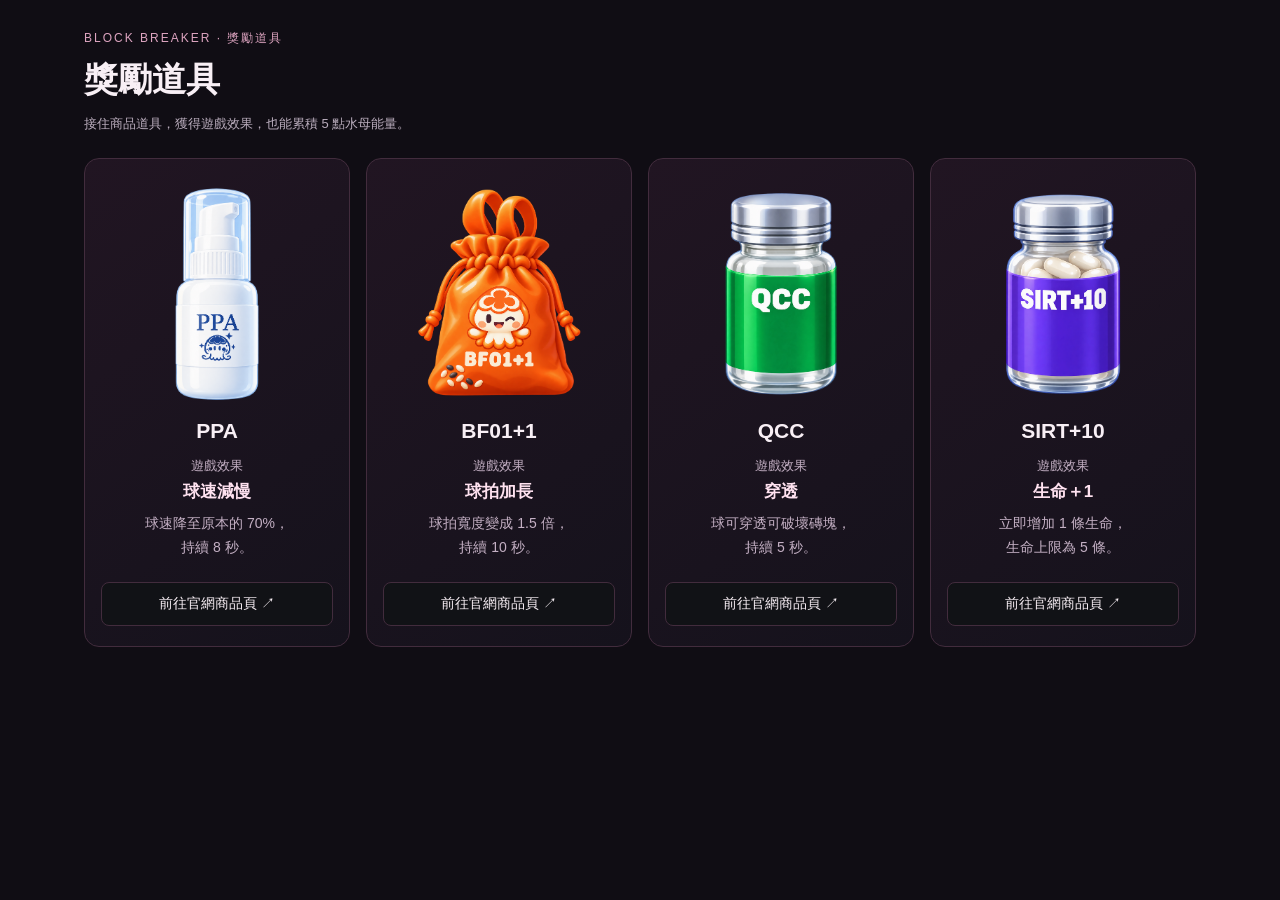
==== products.html @ 9e36fbcf "公司版本" ====
<!doctype html>
<html lang="zh-Hant">
<head>
  <meta charset="utf-8">
  <meta name="viewport" content="width=device-width, initial-scale=1">
  <title>獎勵道具</title>
  <link rel="icon" href="data:,">
  <style>
    :root { color-scheme: dark; font-family: "Segoe UI", "Noto Sans TC", Arial, sans-serif; color: #f8eff5; background: #100d14; }
    * { box-sizing: border-box; }
    body { margin: 0; }
    main { max-width: 1160px; margin: auto; padding: 30px 24px; }
    header { display: flex; justify-content: space-between; align-items: center; gap: 20px; margin-bottom: 22px; }
    .eyebrow { margin: 0; color: #dda4c0; font-size: 12px; letter-spacing: 2px; }
    h1 { margin: 10px 0; font-size: clamp(26px, 5vw, 34px); }
    .intro, .note { color: #b9acbc; line-height: 1.75; font-size: 13px; margin: 0; }
    .products { display: grid; grid-template-columns: repeat(4, minmax(0, 1fr)); gap: 16px; }
    figure { display: flex; flex-direction: column; margin: 0; border: 1px solid #422c3d; border-radius: 15px; background: linear-gradient(145deg, #211522, #15121c); padding: 20px 16px; text-align: center; }
    .portrait { height: 230px; display: grid; place-items: center; }
    .portrait img { width: 220px; height: 220px; max-width: 100%; object-fit: contain; }
    figcaption { margin: 10px 0 14px; font-size: 21px; font-weight: 600; }
    .effect { margin: 0 0 8px; font-size: 13px; color: #c4b0c4; }
    .effect b { display: block; margin-top: 5px; color: #ffe2f0; font-size: 17px; font-weight: 600; }
    .details { flex: 1; margin: 0 0 22px; color: #c4b0c4; font-size: 14px; line-height: 1.75; }
    .product-link { display: grid; place-items: center; min-height: 44px; padding: 10px 8px; border: 1px solid #422c3d; border-radius: 8px; color: #f8eff5; background: #111216; font-size: 14px; line-height: 1.5; text-decoration: none; }
    .product-link:focus { color: #17140c; background: #e8be50; border-color: #e8be50; }
    .product-link:focus-visible { outline: 2px solid #e8be50; outline-offset: 4px; }
    @media(max-width: 900px) { .products { grid-template-columns: repeat(2, minmax(0, 1fr)); } }
    @media(max-width: 420px) { main { padding: 24px 12px; } .products { gap: 10px; } figure { padding: 14px 10px; } .portrait { height: 160px; } .portrait img { width: 150px; height: 150px; } .product-link { font-size: 12px; } .details { font-size: 13px; } .eyebrow { font-size: 10px; letter-spacing: 1px; } }
  </style>
  <script defer src="js/control-selection.js"></script>
</head>
<body>
  <main>
    <header><div><p class="eyebrow">BLOCK BREAKER · 獎勵道具</p><h1>獎勵道具</h1><p class="intro">接住商品道具，獲得遊戲效果，也能累積 5 點水母能量。</p></div></header>
    <section class="products" aria-label="四款獎勵道具與官網商品連結">
      <figure><div class="portrait"><img src="assets/products/ppa-sample-v1.png" alt="PPA 白色按壓瓶遊戲道具" width="1254" height="1254"></div><figcaption>PPA</figcaption><p class="effect">遊戲效果<b>球速減慢</b></p><p class="details">球速降至原本的 70%，<br>持續 8 秒。</p><a class="product-link" href="https://www.012s.com.tw/products/ppa1-%E7%9A%AE%E8%86%9A%E5%95%8F%E9%A1%8C%E5%B0%88%E7%94%A8" target="_blank" rel="noopener noreferrer" aria-label="前往 PPA 官網商品頁（另開分頁）">前往官網商品頁 ↗</a></figure>
      <figure><div class="portrait"><img src="assets/products/bf01-plus1-sample-v1.png" alt="BF01+1 橘色束口袋遊戲道具" width="1254" height="1254"></div><figcaption>BF01+1</figcaption><p class="effect">遊戲效果<b>球拍加長</b></p><p class="details">球拍寬度變成 1.5 倍，<br>持續 10 秒。</p><a class="product-link" href="https://www.012s.com.tw/products/bf01" target="_blank" rel="noopener noreferrer" aria-label="前往 BF01 官網商品頁（另開分頁）">前往官網商品頁 ↗</a></figure>
      <figure><div class="portrait"><img src="assets/products/qcc-sample-v1.png" alt="QCC 綠色瓶裝遊戲道具" width="1254" height="1254"></div><figcaption>QCC</figcaption><p class="effect">遊戲效果<b>穿透</b></p><p class="details">球可穿透可破壞磚塊，<br>持續 5 秒。</p><a class="product-link" href="https://www.012s.com.tw/products/qcc3%E4%BB%B6%E7%B5%84" target="_blank" rel="noopener noreferrer" aria-label="前往 QCC 官網商品頁（另開分頁）">前往官網商品頁 ↗</a></figure>
      <figure><div class="portrait"><img src="assets/products/sirt-plus10-sample-v1.png" alt="SIRT+10 紫色瓶裝遊戲道具" width="1254" height="1254"></div><figcaption>SIRT+10</figcaption><p class="effect">遊戲效果<b>生命＋1</b></p><p class="details">立即增加 1 條生命，<br>生命上限為 5 條。</p><a class="product-link" href="https://www.012s.com.tw/products/sirt8-1" target="_blank" rel="noopener noreferrer" aria-label="前往 SIRT 官網商品頁（另開分頁）">前往官網商品頁 ↗</a></figure>
    </section>
  </main>
</body>
</html>
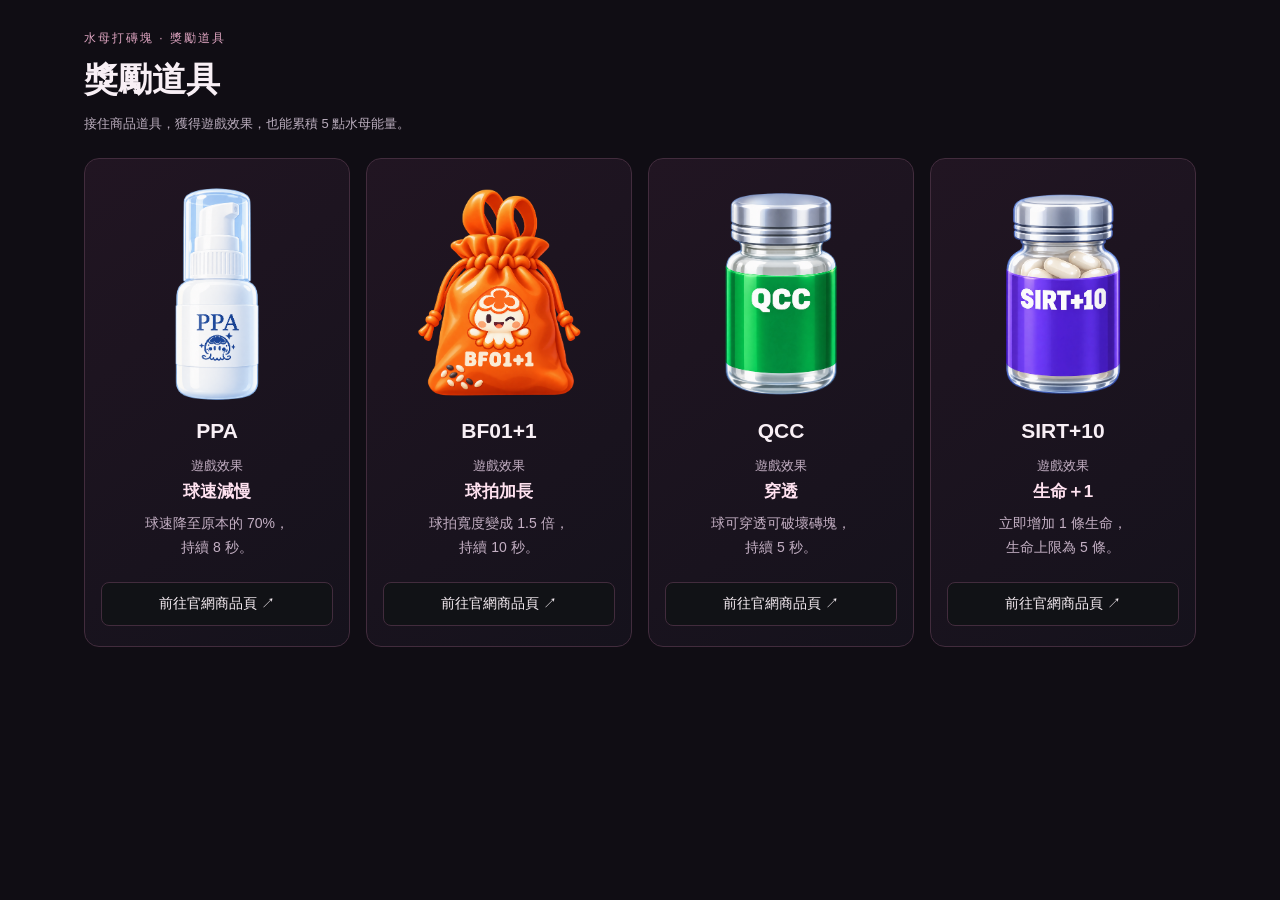
==== commit dcdb9575: "改名" ====
--- a/products.html
+++ b/products.html
@@ -32,7 +32,7 @@
 </head>
 <body>
   <main>
-    <header><div><p class="eyebrow">BLOCK BREAKER · 獎勵道具</p><h1>獎勵道具</h1><p class="intro">接住商品道具，獲得遊戲效果，也能累積 5 點水母能量。</p></div></header>
+    <header><div><p class="eyebrow">水母打磚塊 · 獎勵道具</p><h1>獎勵道具</h1><p class="intro">接住商品道具，獲得遊戲效果，也能累積 5 點水母能量。</p></div></header>
     <section class="products" aria-label="四款獎勵道具與官網商品連結">
       <figure><div class="portrait"><img src="assets/products/ppa-sample-v1.png" alt="PPA 白色按壓瓶遊戲道具" width="1254" height="1254"></div><figcaption>PPA</figcaption><p class="effect">遊戲效果<b>球速減慢</b></p><p class="details">球速降至原本的 70%，<br>持續 8 秒。</p><a class="product-link" href="https://www.012s.com.tw/products/ppa1-%E7%9A%AE%E8%86%9A%E5%95%8F%E9%A1%8C%E5%B0%88%E7%94%A8" target="_blank" rel="noopener noreferrer" aria-label="前往 PPA 官網商品頁（另開分頁）">前往官網商品頁 ↗</a></figure>
       <figure><div class="portrait"><img src="assets/products/bf01-plus1-sample-v1.png" alt="BF01+1 橘色束口袋遊戲道具" width="1254" height="1254"></div><figcaption>BF01+1</figcaption><p class="effect">遊戲效果<b>球拍加長</b></p><p class="details">球拍寬度變成 1.5 倍，<br>持續 10 秒。</p><a class="product-link" href="https://www.012s.com.tw/products/bf01" target="_blank" rel="noopener noreferrer" aria-label="前往 BF01 官網商品頁（另開分頁）">前往官網商品頁 ↗</a></figure>
